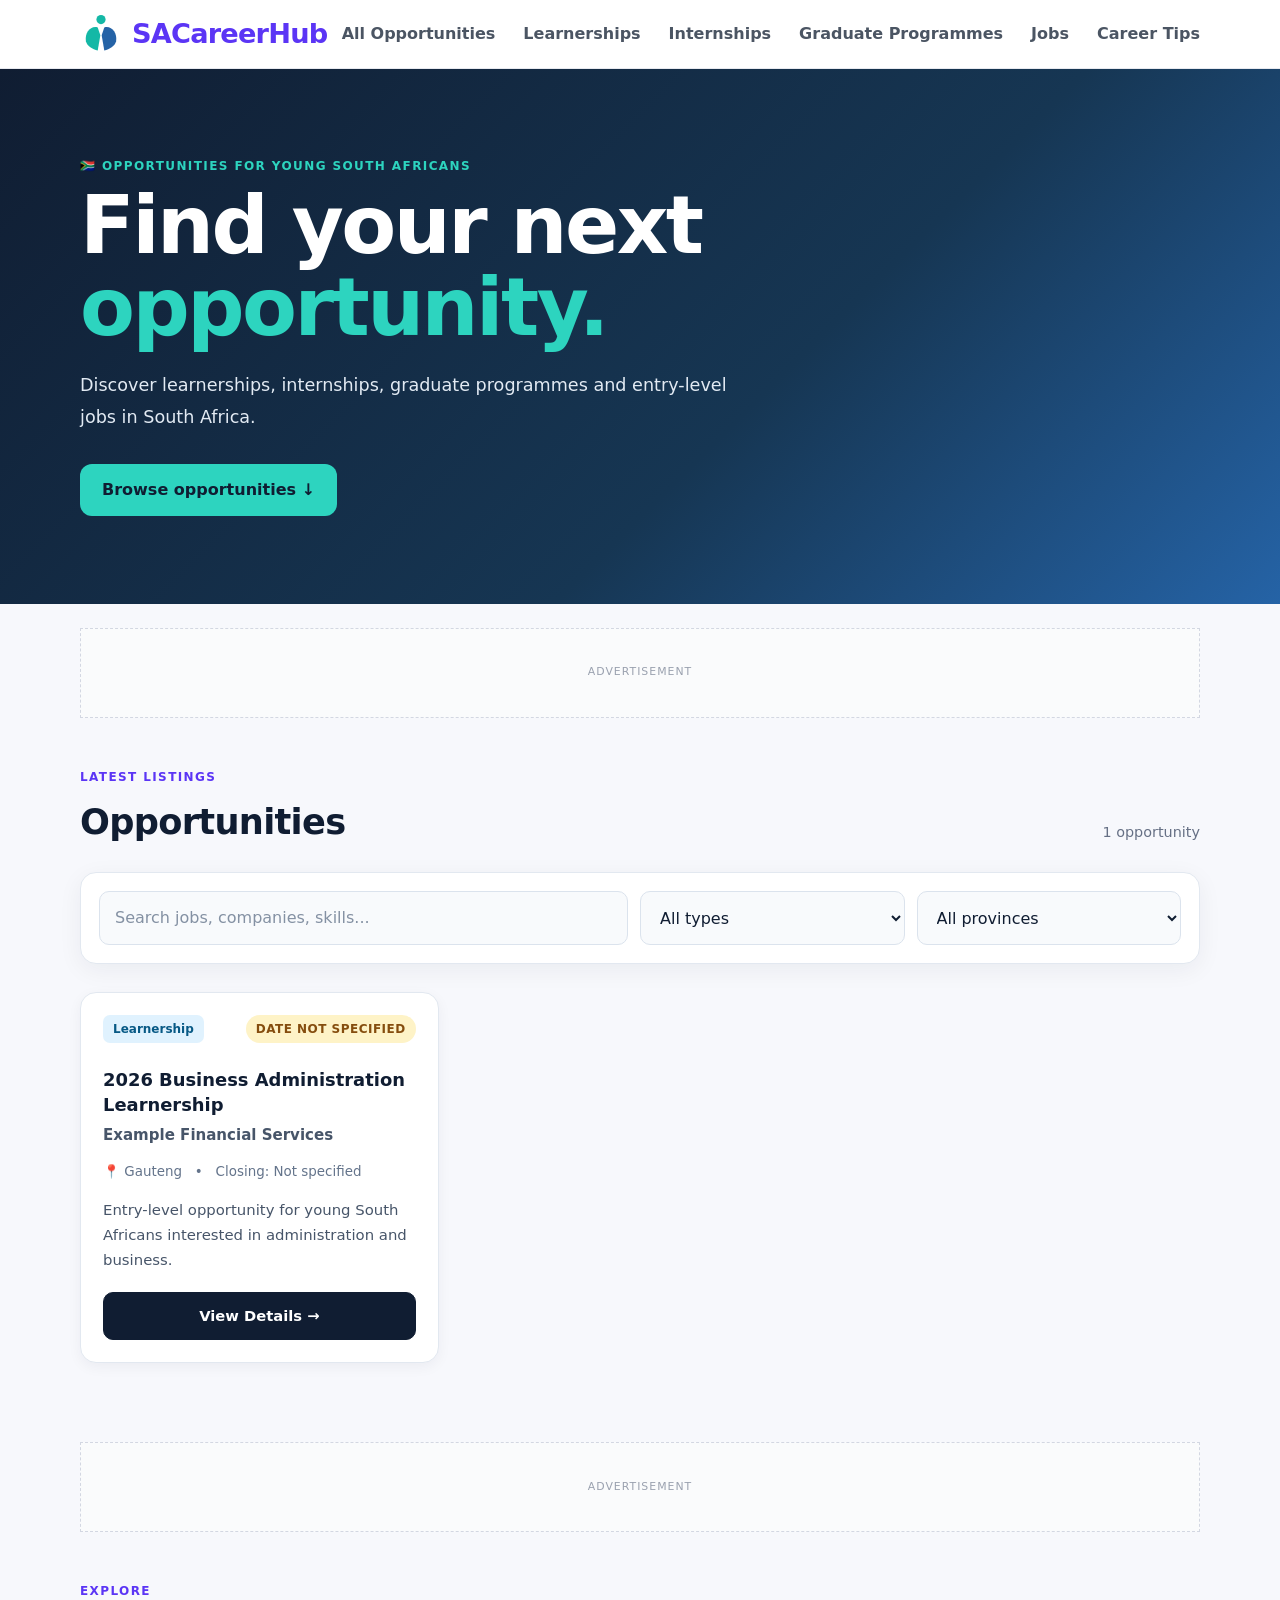
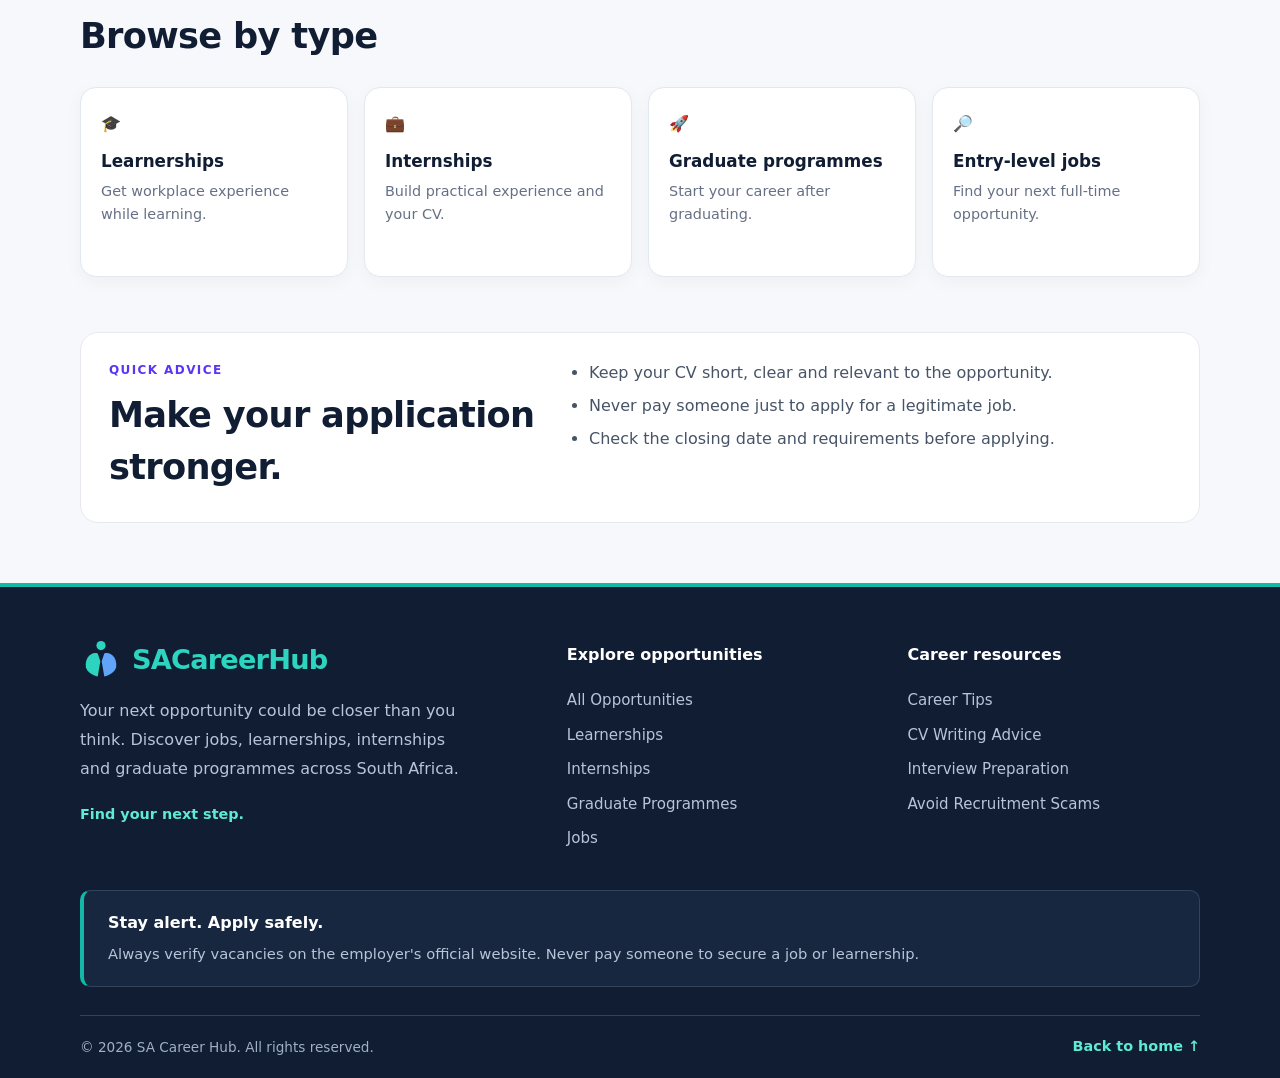
==== index.html @ 0796a943 "Initial SACareerHub website" ====
<!DOCTYPE html>
<html lang="en">
<head>
  <meta charset="UTF-8">
  <meta name="viewport" content="width=device-width, initial-scale=1.0">
  <meta name="description" content="Find South African learnerships, internships, graduate programmes and jobs.">
  <title>SA Career Hub | Learnerships, Internships & Jobs</title>
  <link rel="stylesheet" href="style.css">
</head>
<body>
  <div id="site-header"></div>

  <main>
    <section class="hero">
      <div class="container hero-content">
        <div>
          <p class="eyebrow">🇿🇦 Opportunities for young South Africans</p>
          <h1>Find your next <span>opportunity.</span></h1>
          <p class="hero-text">Discover learnerships, internships, graduate programmes and entry-level jobs in South Africa.</p>
          <a class="primary-btn" href="#opportunities">Browse opportunities ↓</a>
        </div>
      </div>
    </section>

    <!-- AdSense placeholder: replace with your AdSense ad unit later -->
    <div class="container ad-slot">ADVERTISEMENT</div>

    <section class="container search-area" id="opportunities">
      <div class="section-heading">
        <div>
          <p class="eyebrow">Latest listings</p>
          <h2>Opportunities</h2>
        </div>
        <span id="resultCount" class="result-count"></span>
      </div>

      <div class="filters">
        <input id="searchInput" type="search" placeholder="Search jobs, companies, skills..." aria-label="Search opportunities">
        <select id="typeFilter" aria-label="Filter by opportunity type">
          <option value="all">All types</option>
          <option value="Learnership">Learnerships</option>
          <option value="Internship">Internships</option>
          <option value="Graduate">Graduate programmes</option>
          <option value="Job">Jobs</option>
        </select>
        <select id="provinceFilter" aria-label="Filter by province">
          <option value="all">All provinces</option>
          <option value="Gauteng">Gauteng</option>
          <option value="Western Cape">Western Cape</option>
          <option value="KwaZulu-Natal">KwaZulu-Natal</option>
          <option value="Eastern Cape">Eastern Cape</option>
          <option value="Free State">Free State</option>
          <option value="Limpopo">Limpopo</option>
          <option value="Mpumalanga">Mpumalanga</option>
          <option value="North West">North West</option>
          <option value="Northern Cape">Northern Cape</option>
          <option value="Remote">Remote</option>
        </select>
      </div>

      <div id="opportunityGrid" class="opportunity-grid"></div>
      <p id="noResults" class="no-results hidden">No opportunities found. Try another search or filter.</p>
    </section>

    <div class="container ad-slot">ADVERTISEMENT</div>

    <section class="container" id="categories">
      <div class="section-heading">
        <div>
          <p class="eyebrow">Explore</p>
          <h2>Browse by type</h2>
        </div>
      </div>
      <div class="category-grid">
        <button class="category-card" data-type="Learnership">🎓<strong>Learnerships</strong><small>Get workplace experience while learning.</small></button>
        <button class="category-card" data-type="Internship">💼<strong>Internships</strong><small>Build practical experience and your CV.</small></button>
        <button class="category-card" data-type="Graduate">🚀<strong>Graduate programmes</strong><small>Start your career after graduating.</small></button>
        <button class="category-card" data-type="Job">🔎<strong>Entry-level jobs</strong><small>Find your next full-time opportunity.</small></button>
      </div>
    </section>

    <section class="container tips" id="tips">
      <div>
        <p class="eyebrow">Quick advice</p>
        <h2>Make your application stronger.</h2>
      </div>
      <ul>
        <li>Keep your CV short, clear and relevant to the opportunity.</li>
        <li>Never pay someone just to apply for a legitimate job.</li>
        <li>Check the closing date and requirements before applying.</li>
      </ul>
    </section>
  </main>

  <div id="site-footer"></div>

<script src="components.js" defer></script>
<script src="opportunity-utils.js" defer></script>
<script src="script.js" defer></script>
</body>
</html>
---- style.css ----
*{box-sizing:border-box;margin:0;padding:0}
:root{--ink:#111827;--muted:#667085;--bg:#f7f8fc;--card:#fff;--primary:#5b35f5;--primary-dark:#4523d5;--border:#e7e9ef;--green:#087f5b}
html{scroll-behavior:smooth}
body{font-family:Inter,system-ui,-apple-system,BlinkMacSystemFont,"Segoe UI",sans-serif;color:var(--ink);background:var(--bg);line-height:1.5}
a{text-decoration:none;color:inherit}
button,input,select{font:inherit}
.container{width:min(1120px,92%);margin:auto}

/* Header */
.site-header{background:#fff;border-bottom:1px solid var(--border);position:sticky;top:0;z-index:20}
.nav{height:68px;display:flex;align-items:center;justify-content:space-between}
.logo{font-size:1.25rem;font-weight:900;letter-spacing:-.5px}.logo span{color:var(--primary)}
nav{display:flex;gap:28px;color:#4b5563;font-weight:600}
nav a:hover{color:var(--primary)}
.menu-btn{display:none;border:0;background:none;font-size:1.6rem}

/* Hero */
.hero {
  position: relative;
  overflow: hidden;
  background: linear-gradient(135deg, #101d32 0%, #163653 60%, #2563a6 100%);
  color: #ffffff;
  padding: 88px 0;
}

.hero-content {
  display: flex;
  align-items: center;
  min-height: 320px;
}

.eyebrow {
  text-transform: uppercase;
  letter-spacing: 1.4px;
  font-size: 0.75rem;
  font-weight: 800;
  color: var(--primary);
  margin-bottom: 10px;
}

.hero .eyebrow {
  color: #2dd4bf;
}

h1 {
  font-size: clamp(2.4rem, 7vw, 5rem);
  line-height: 1.02;
  letter-spacing: -2.5px;
  max-width: 750px;
}

h1 span {
  color: #2dd4bf;
}

.hero-text {
  font-size: 1.1rem;
  line-height: 1.8;
  color: #e2eaf3;
  max-width: 650px;
  margin: 22px 0 30px;
}

.primary-btn {
  display: inline-block;
  background: #2dd4bf;
  color: #101d32;
  padding: 14px 22px;
  border-radius: 12px;
  font-weight: 800;
  text-decoration: none;
  transition: transform 0.2s ease, background 0.2s ease;
}

.primary-btn:hover {
  background: #5eead4;
  transform: translateY(-2px);
}

.primary-btn:focus-visible {
  outline: 3px solid #ffffff;
  outline-offset: 4px;
}

.ad-slot{min-height:90px;border:1px dashed #d3d7e2;color:#9aa1af;display:flex;align-items:center;justify-content:center;font-size:.68rem;letter-spacing:1px;margin-top:24px;margin-bottom:50px;background:#fafbfc}

/* Search */
section {
  padding-bottom: 55px;
}

.search-area {
  scroll-margin-top: 90px;
}

.section-heading {
  display: flex;
  justify-content: space-between;
  align-items: end;
  gap: 16px;
  margin-bottom: 24px;
}

h2 {
  font-size: clamp(1.6rem, 4vw, 2.2rem);
  letter-spacing: -0.7px;
  color: #101d32;
}

.result-count {
  color: var(--muted);
  font-size: 0.9rem;
  padding-bottom: 5px;
}

.filters {
  display: grid;
  grid-template-columns: 2fr 1fr 1fr;
  gap: 12px;
  margin-bottom: 28px;
  padding: 18px;
  background: #ffffff;
  border: 1px solid #e2e8f0;
  border-radius: 16px;
  box-shadow: 0 6px 24px rgba(16, 29, 50, 0.06);
}

.filters input,
.filters select {
  width: 100%;
  min-width: 0;
  padding: 14px 15px;
  border: 1px solid #dbe3ed;
  border-radius: 10px;
  background: #f8fafc;
  color: #101d32;
  font: inherit;
  outline: none;
  transition: border-color 0.2s ease, box-shadow 0.2s ease,
    background 0.2s ease;
}

.filters input::placeholder {
  color: #8491a3;
}

.filters input:focus,
.filters select:focus {
  background: #ffffff;
  border-color: #14b8a6;
  box-shadow: 0 0 0 3px rgba(20, 184, 166, 0.15);
}

.filters input:hover,
.filters select:hover {
  border-color: #9ccbc7;
}

/* ========================================
   SACareerHub — opportunity cards
   ======================================== */

.opportunity-grid {
  display: grid;
  grid-template-columns: repeat(3, minmax(0, 1fr));
  gap: 22px;
  align-items: stretch;
}

.opportunity-card {
  background: #ffffff;
  border: 1px solid #e2e8f0;
  border-radius: 16px;
  padding: 22px;
  display: flex;
  flex-direction: column;
  min-width: 0;
  min-height: 280px;
  box-shadow: 0 4px 14px rgba(16, 29, 50, 0.05);
  transition: transform 0.2s ease, box-shadow 0.2s ease,
    border-color 0.2s ease;
}

.opportunity-card:hover {
  transform: translateY(-4px);
  border-color: #99e6dc;
  box-shadow: 0 12px 28px rgba(16, 29, 50, 0.10);
}

.opportunity-card h3 {
  color: #101d32;
  font-size: 1.12rem;
  font-weight: 750;
  line-height: 1.4;
  margin: 10px 0 7px;
}

.opportunity-card .company {
  color: #475569;
  font-size: 0.94rem;
  font-weight: 650;
  margin-bottom: 4px;
}

.opportunity-card .meta {
  color: #64748b;
  font-size: 0.84rem;
  line-height: 1.7;
  margin: 10px 0 14px;
}

.opportunity-card > p:not(.company):not(.meta):not(.closing-notice) {
  color: #475569;
  font-size: 0.93rem;
  line-height: 1.7;
  margin-bottom: 18px;
}

.opportunity-card .badge {
  background: #e0f2fe;
  color: #075985;
  padding: 5px 10px;
  border-radius: 7px;
  font-size: 0.75rem;
  font-weight: 750;
}

.opportunity-card .apply-btn {
  display: inline-flex;
  align-items: center;
  justify-content: center;
  gap: 8px;
  width: 100%;
  margin-top: auto;
  padding: 12px 14px;
  border: 1px solid #101d32;
  border-radius: 10px;
  background: #101d32;
  color: #ffffff;
  font-size: 0.92rem;
  font-weight: 750;
  text-align: center;
  text-decoration: none;
  transition: background 0.2s ease, border-color 0.2s ease;
}

.opportunity-card .apply-btn:hover {
  background: #14b8a6;
  border-color: #14b8a6;
  color: #101d32;
}

.opportunity-card .apply-btn:focus-visible {
  outline: 3px solid #14b8a6;
  outline-offset: 3px;
}

.no-results {
  text-align: center;
  padding: 35px;
  color: #64748b;
}

.hidden {
  display: none;
}

/* Responsive card grid */
@media (max-width: 900px) {
  .opportunity-grid {
    grid-template-columns: repeat(2, minmax(0, 1fr));
    gap: 18px;
  }
}

@media (max-width: 600px) {
  .opportunity-grid {
    grid-template-columns: 1fr;
    gap: 16px;
  }

  .opportunity-card {
    min-height: 0;
    padding: 20px;
  }
}

@media (prefers-reduced-motion: reduce) {
  .opportunity-card,
  .opportunity-card .apply-btn {
    transition: none;
  }

  .opportunity-card:hover {
    transform: none;
  }
}

/* Categories */
.category-grid {
  display: grid;
  grid-template-columns: repeat(4, minmax(0, 1fr));
  gap: 16px;
}

.category-card {
  display: flex;
  flex-direction: column;
  align-items: flex-start;
  min-width: 0;
  min-height: 190px;
  text-align: left;
  border: 1px solid #e2e8f0;
  background: #ffffff;
  border-radius: 16px;
  padding: 24px 20px;
  color: #101d32;
  font: inherit;
  cursor: pointer;
  box-shadow: 0 5px 18px rgba(16, 29, 50, 0.04);
  transition: transform 0.2s ease, border-color 0.2s ease,
    box-shadow 0.2s ease;
}

.category-card:hover {
  border-color: #14b8a6;
  transform: translateY(-4px);
  box-shadow: 0 12px 28px rgba(16, 29, 50, 0.09);
}

.category-card:focus-visible {
  outline: 3px solid #14b8a6;
  outline-offset: 3px;
}

.category-card strong,
.category-card small {
  display: block;
}

.category-card strong {
  margin: 14px 0 7px;
  font-size: 1.05rem;
  line-height: 1.4;
  font-weight: 800;
  color: #101d32;
}

.category-card small {
  color: var(--muted);
  font-size: 0.9rem;
  line-height: 1.6;
}

@media (max-width: 900px) {
  .category-grid {
    grid-template-columns: repeat(2, minmax(0, 1fr));
  }
}

@media (max-width: 480px) {
  .category-grid {
    grid-template-columns: 1fr;
  }

  .category-card {
    min-height: 0;
    padding: 20px;
  }
}

/* Tips */
.tips{background:#fff;border:1px solid var(--border);border-radius:18px;padding:28px;display:grid;grid-template-columns:1fr 1.4fr;gap:30px;margin-bottom:50px}
.tips ul{padding-left:20px;color:#475467}.tips li+li{margin-top:9px}

/* Footer */
footer{background:#111827;color:#bfc5d2;padding:35px 0 20px}
.footer-content{display:flex;justify-content:space-between;gap:30px}
footer .logo{color:#fff}footer p{margin-top:8px}
.footer-content>div:last-child{display:flex;gap:20px}
.footer-content a:hover{color:#fff}
.copyright{text-align:center;border-top:1px solid #293241;margin-top:25px;padding-top:20px;font-size:.78rem}

/* Mobile */
@media(max-width:800px){
  .menu-btn{display:block}
  nav{display:none;position:absolute;left:4%;right:4%;top:68px;background:white;border:1px solid var(--border);border-radius:12px;padding:15px;flex-direction:column;gap:15px;box-shadow:0 10px 25px #0001}
  nav.open{display:flex}
  .hero{padding:55px 0}.hero-content{min-height:300px}
  .filters{grid-template-columns:1fr}
  .opportunity-grid{grid-template-columns:1fr}
  .category-grid{grid-template-columns:1fr 1fr}
  .tips{grid-template-columns:1fr}
  .footer-content{flex-direction:column}
}
@media(max-width:430px){
  .category-grid{grid-template-columns:1fr}
  h1{letter-spacing:-1.5px}
}


/* Career Tips page: keep action buttons clear of surrounding text */
.career-intro .apply-btn,
.career-cta .apply-btn {
  display: inline-flex;
  align-items: center;
  justify-content: center;
  position: static;
  margin-top: 20px;
  line-height: 1.4;
  text-decoration: none;
}

/* Give the introduction and closing section enough breathing room */
.career-intro {
  padding-top: 40px;
  padding-bottom: 40px;
}

.career-cta {
  margin-top: 40px;
  padding: 32px 24px;
  text-align: center;
}

.career-intro > p:not(.eyebrow) {
  margin-bottom: 0;
}

.career-cta > p {
  margin-bottom: 0;
}


/* Opportunity card status badges */
.card-badges {
  display: flex;
  align-items: center;
  justify-content: space-between;
  flex-wrap: wrap;
  gap: 8px;
  margin-bottom: 14px;
}

.status-badge {
  display: inline-block;
  padding: 5px 10px;
  border-radius: 999px;
  font-size: 0.75rem;
  font-weight: 700;
  letter-spacing: 0.04em;
}

.status-open {
  color: #166534;
  background: #dcfce7;
}

.status-closed {
  color: #991b1b;
  background: #fee2e2;
}

.status-unknown {
  color: #854d0e;
  background: #fef3c7;
}

.closing-notice {
  padding: 10px 12px;
  border-left: 3px solid #dc2626;
  background: #fef2f2;
  color: #7f1d1d;
  border-radius: 4px;
  font-size: 0.9rem;
}


/* ========================================
   SA Career Hub — Modern shared footer
   ======================================== */

.site-footer {
  margin-top: 60px;
  padding: 52px 0 0;
  background: #101d32;
  color: #d5deeb;
  border-top: 4px solid #14b8a6;
}

.footer-main {
  display: grid;
  grid-template-columns: 1.5fr 1fr 1fr;
  gap: 48px;
  padding-bottom: 40px;
}

.footer-brand {
  max-width: 390px;
}

.footer-logo {
  display: inline-block;
  margin-bottom: 16px;
  color: #ffffff;
  font-size: 1.7rem;
  font-weight: 800;
  text-decoration: none;
  letter-spacing: -0.5px;
}

.footer-logo span {
  color: #2dd4bf;
}

.footer-brand p {
  color: #b8c5d8;
  line-height: 1.8;
  margin: 0 0 18px;
}

.footer-tagline {
  display: inline-block;
  color: #5eead4;
  font-size: 0.9rem;
  font-weight: 700;
}

.footer-links {
  display: flex;
  flex-direction: column;
  align-items: flex-start;
  gap: 12px;
}

.footer-links h3 {
  margin: 4px 0 10px;
  color: #ffffff;
  font-size: 1rem;
}

.footer-links a {
  color: #b8c5d8;
  text-decoration: none;
  font-size: 0.94rem;
  transition: color 0.2s ease;
}

.footer-links a:hover,
.footer-links a:focus-visible {
  color: #5eead4;
}

.footer-notice {
  padding: 20px 24px;
  border: 1px solid #31435d;
  border-left: 4px solid #14b8a6;
  border-radius: 10px;
  background: #172740;
  margin-bottom: 28px;
}

.footer-notice strong {
  display: block;
  color: #ffffff;
  margin-bottom: 6px;
}

.footer-notice p {
  margin: 0;
  color: #b8c5d8;
  line-height: 1.7;
  font-size: 0.92rem;
}

.footer-bottom {
  display: flex;
  justify-content: space-between;
  align-items: center;
  gap: 16px;
  padding: 20px 0;
  border-top: 1px solid #31435d;
}

.footer-bottom p {
  margin: 0;
  color: #9fb0c7;
  font-size: 0.85rem;
}

.footer-bottom a {
  color: #5eead4;
  text-decoration: none;
  font-size: 0.9rem;
  font-weight: 600;
}

.footer-bottom a:hover {
  color: #ffffff;
}

/* Responsive footer layout */
@media (max-width: 760px) {
  .site-footer {
    margin-top: 40px;
    padding-top: 36px;
  }

  .footer-main {
    grid-template-columns: 1fr 1fr;
    gap: 32px 24px;
  }

  .footer-brand {
    grid-column: 1 / -1;
    max-width: 100%;
  }

  .footer-notice {
    padding: 18px;
  }
}

@media (max-width: 480px) {
  .footer-main {
    grid-template-columns: 1fr;
    gap: 28px;
  }

  .footer-brand {
    grid-column: auto;
  }

  .footer-bottom {
    flex-direction: column;
    align-items: flex-start;
    gap: 10px;
  }
}

/* Consistent SACareerHub branding */

.logo-hub {
  color: #14b8a6;
}

.footer-logo-hub {
  color: #2dd4bf;
}


/* ========================================
   SACareerHub — unified brand identity
   ======================================== */

.logo,
.footer-logo {
  display: inline-flex;
  align-items: center;
  gap: 10px;
  font-family: Inter, "Segoe UI", system-ui, sans-serif;
  font-size: 1.7rem;
  font-weight: 800;
  line-height: 1.1;
  letter-spacing: -0.8px;
  text-decoration: none;
  white-space: nowrap;
}

.logo {
  color: #101d32;
}

.footer-logo {
  color: #ffffff;
  margin-bottom: 16px;
}

.logo-icon {
  display: block;
  width: 42px;
  height: 42px;
  flex-shrink: 0;
}

.logo-text {
  display: inline-block;
  color: inherit;
}

.logo-career {
  color: inherit;
}

.logo-hub {
  color: #14b8a6;
}

.footer-logo .logo-hub {
  color: #2dd4bf;
}

.logo:hover,
.footer-logo:hover {
  text-decoration: none;
}

@media (max-width: 480px) {
  .logo,
  .footer-logo {
    gap: 7px;
    font-size: 1.35rem;
    letter-spacing: -0.5px;
  }

  .logo-icon {
    width: 34px;
    height: 34px;
  }
}

/* Mobile layout safety fixes */
@media (max-width: 800px) {
  .container {
    width: 92%;
    max-width: 100%;
  }

  .nav {
    gap: 12px;
    min-width: 0;
  }

  .logo {
    min-width: 0;
    font-size: 1.15rem;
  }

  .logo-text {
    white-space: nowrap;
  }

  .menu-btn {
    flex-shrink: 0;
    padding: 6px;
  }

  .hero-content,
  .hero-content > div {
    min-width: 0;
    max-width: 100%;
  }

  .hero h1 {
    overflow-wrap: anywhere;
  }

  .hero .eyebrow,
  .hero-text {
    overflow-wrap: anywhere;
  }
}

@media (max-width: 430px) {
  .hero {
    padding: 44px 0;
  }

  .hero-content {
    min-height: 0;
  }

  .hero h1 {
    font-size: clamp(2.2rem, 10vw, 2.8rem);
    letter-spacing: -1.5px;
  }

  .hero-text {
    font-size: 1rem;
    line-height: 1.7;
  }

  .hero .primary-btn {
    max-width: 100%;
    white-space: normal;
    text-align: center;
  }
}
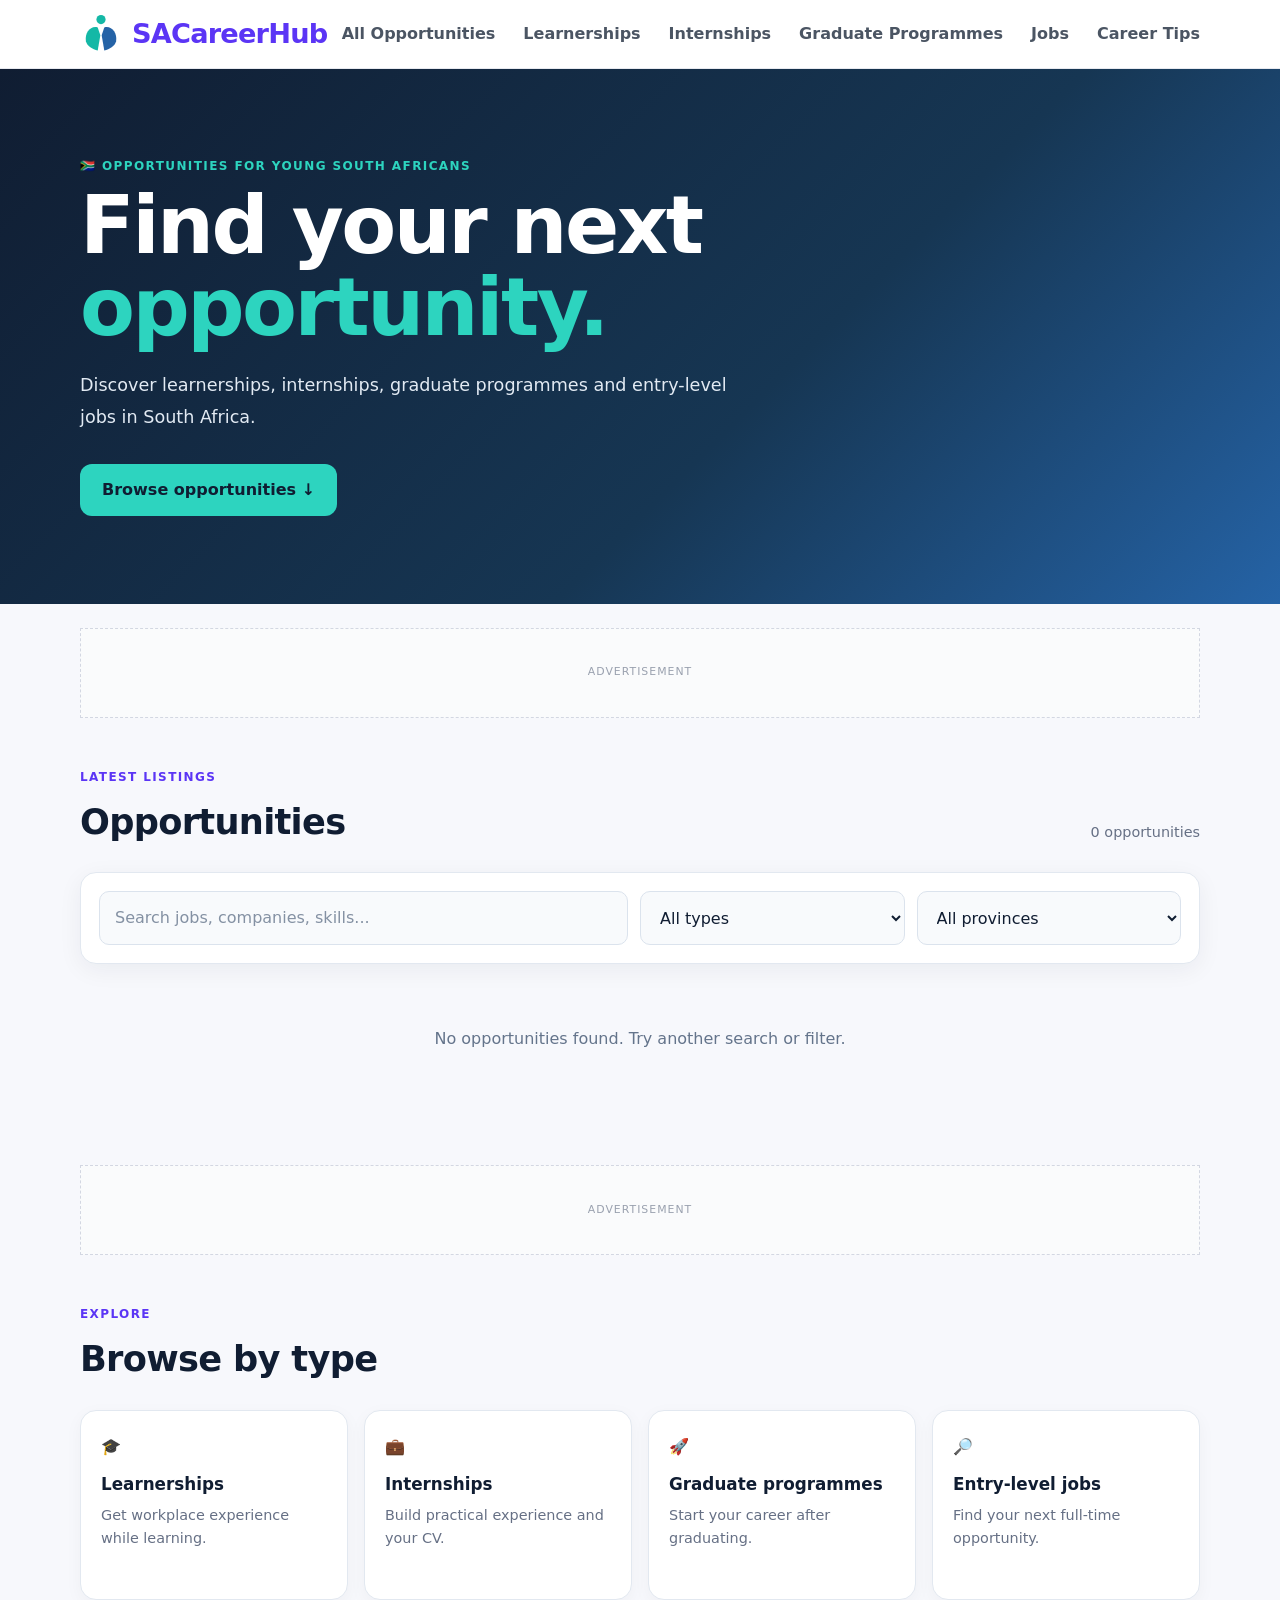
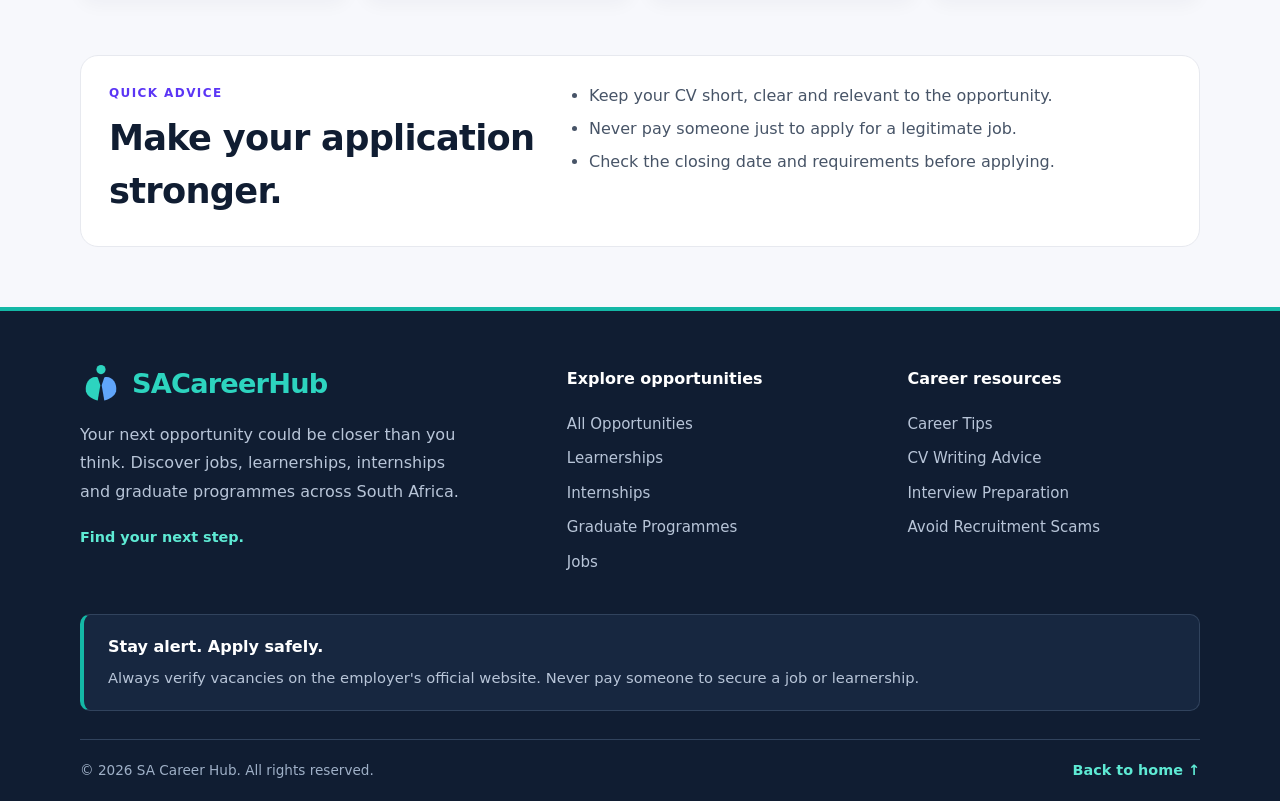
==== commit 6a2bb7a2: "added a favicon site Icon" ====
--- a/index.html
+++ b/index.html
@@ -5,6 +5,9 @@
   <meta name="viewport" content="width=device-width, initial-scale=1.0">
   <meta name="description" content="Find South African learnerships, internships, graduate programmes and jobs.">
   <title>SA Career Hub | Learnerships, Internships & Jobs</title>
+  
+   <!-- Website tab icon -->
+  <link rel="icon" type="image/svg+xml" href="favicon.svg">
   <link rel="stylesheet" href="style.css">
 </head>
 <body>
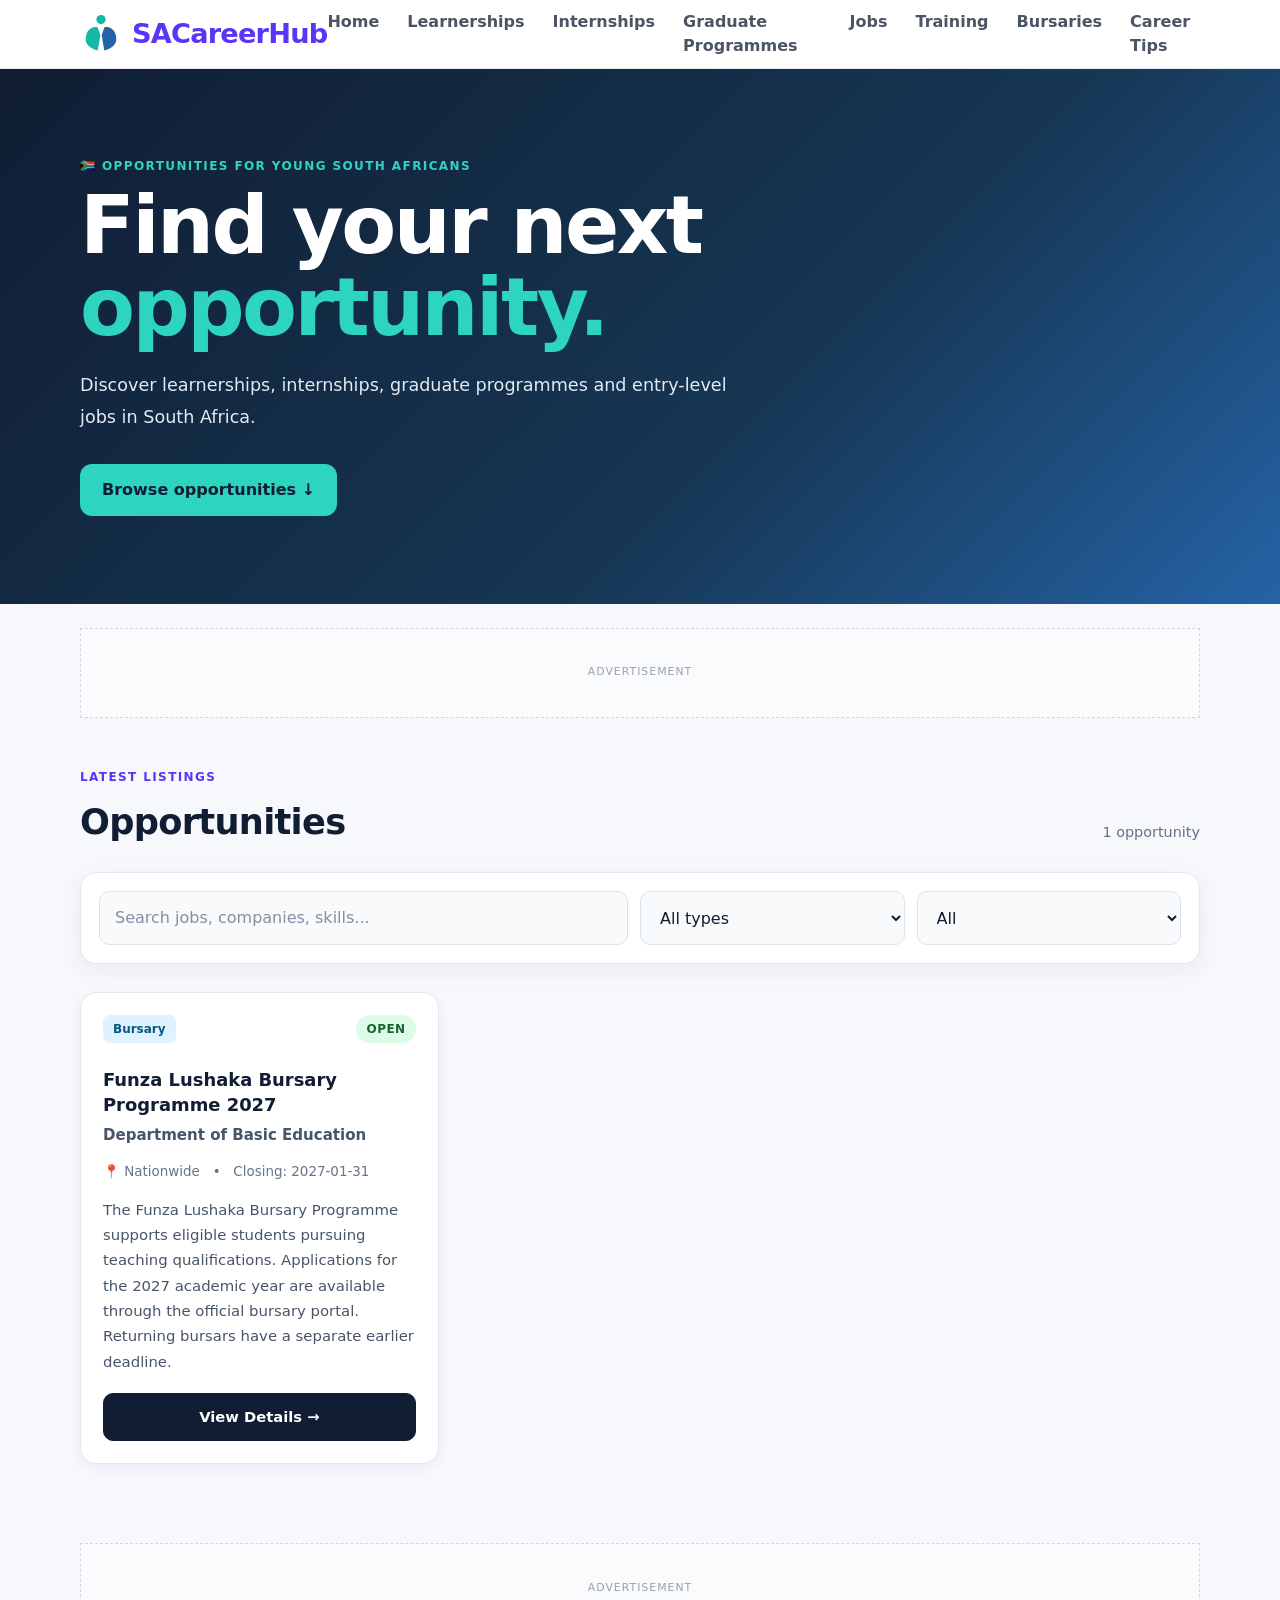
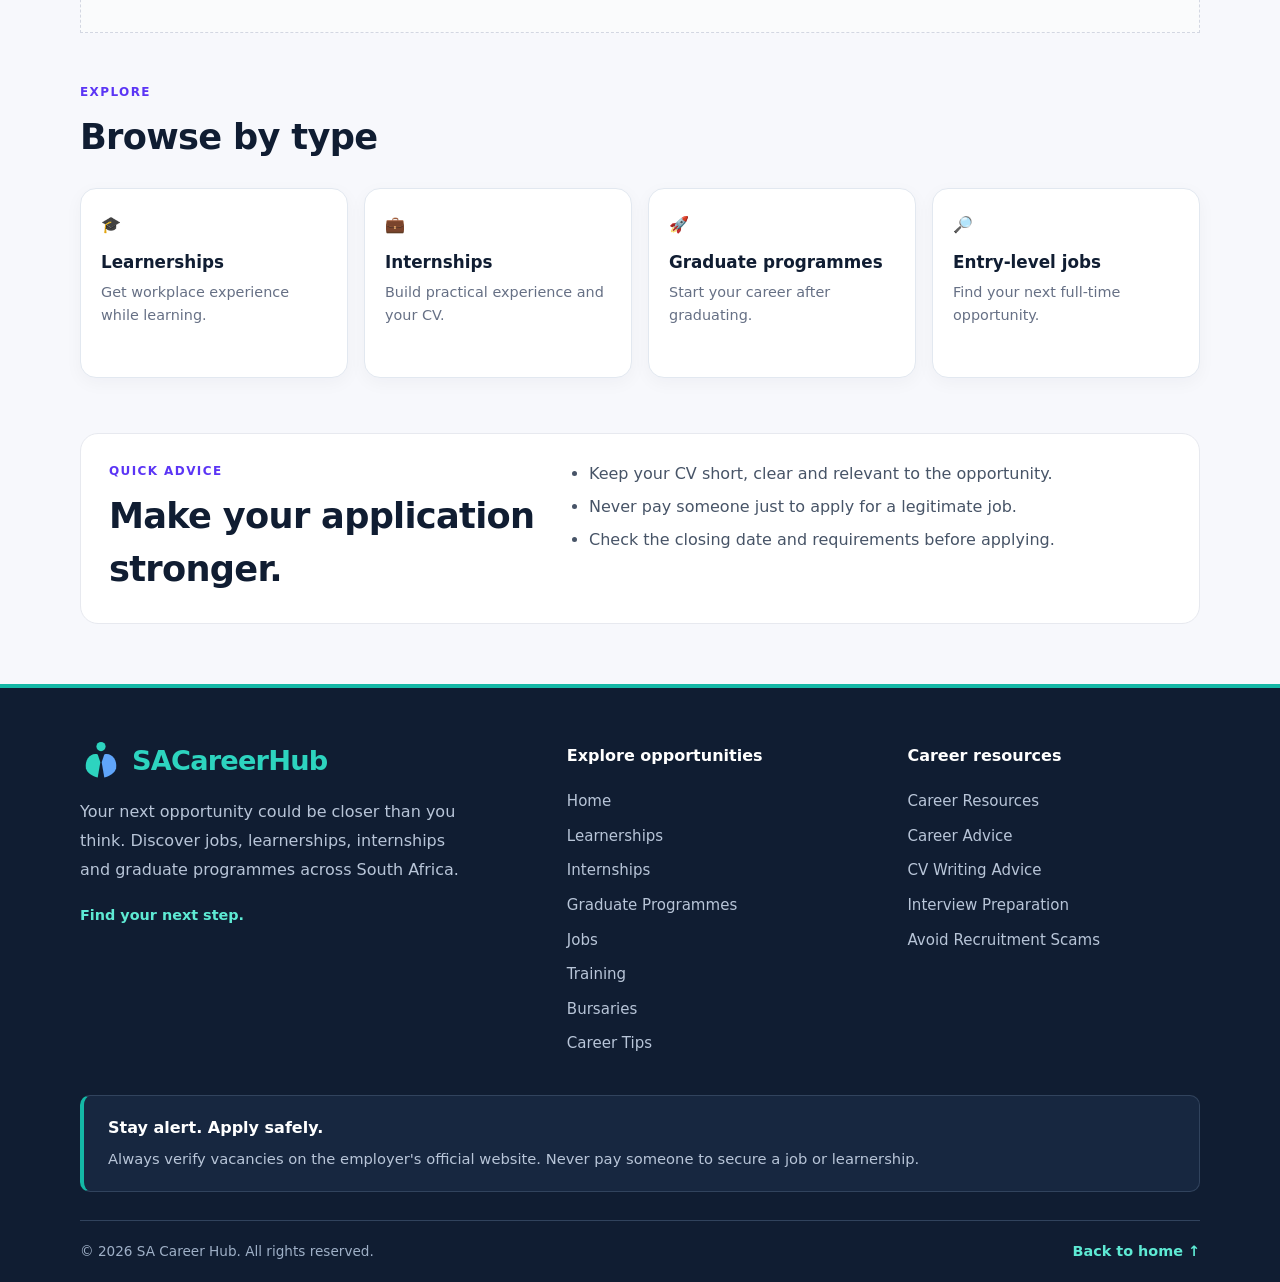
==== commit 79d25622: "added nationwide option" ====
--- a/index.html
+++ b/index.html
@@ -5,7 +5,7 @@
   <meta name="viewport" content="width=device-width, initial-scale=1.0">
   <meta name="description" content="Find South African learnerships, internships, graduate programmes and jobs.">
   <title>SA Career Hub | Learnerships, Internships & Jobs</title>
-  
+
    <!-- Website tab icon -->
   <link rel="icon" type="image/svg+xml" href="favicon.svg">
   <link rel="stylesheet" href="style.css">
@@ -47,7 +47,8 @@
           <option value="Job">Jobs</option>
         </select>
         <select id="provinceFilter" aria-label="Filter by province">
-          <option value="all">All provinces</option>
+          <option value="all">All</option>
+          <option value="Nationwide">Nationwide</option>
           <option value="Gauteng">Gauteng</option>
           <option value="Western Cape">Western Cape</option>
           <option value="KwaZulu-Natal">KwaZulu-Natal</option>
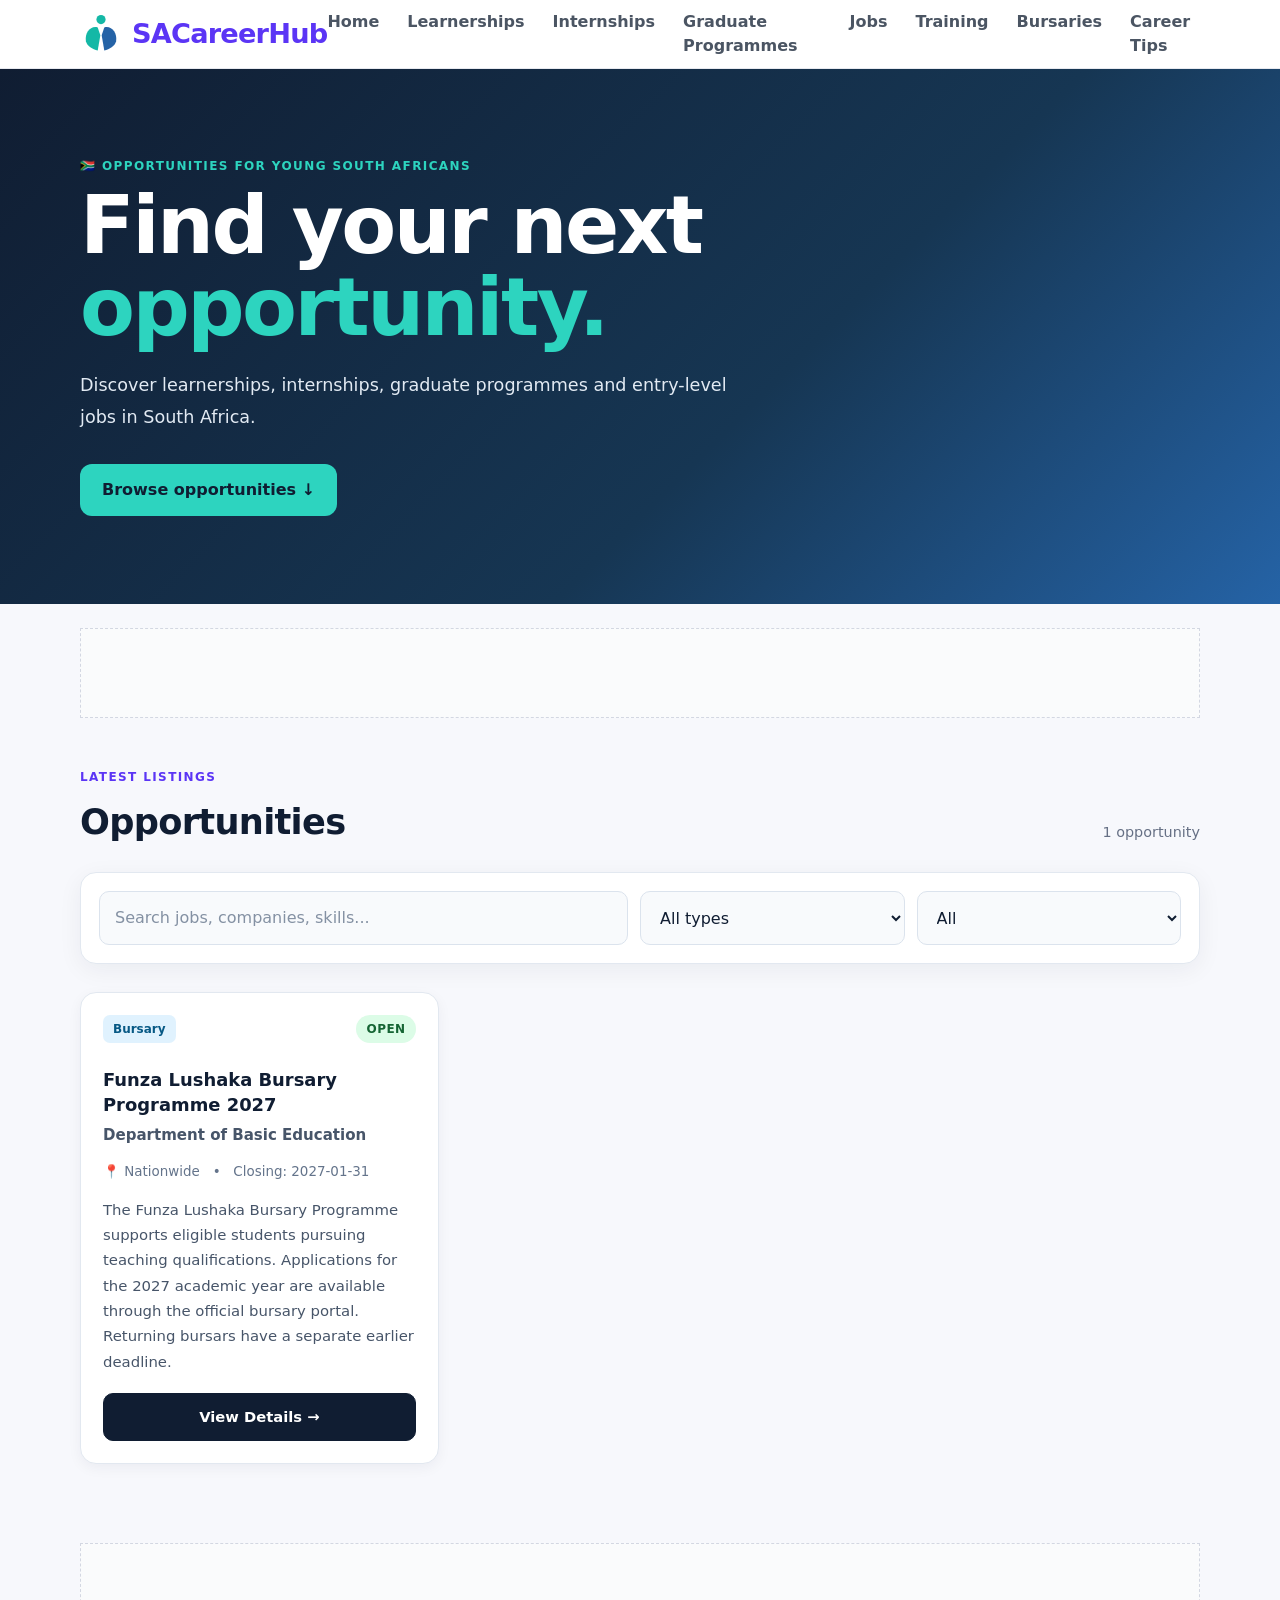
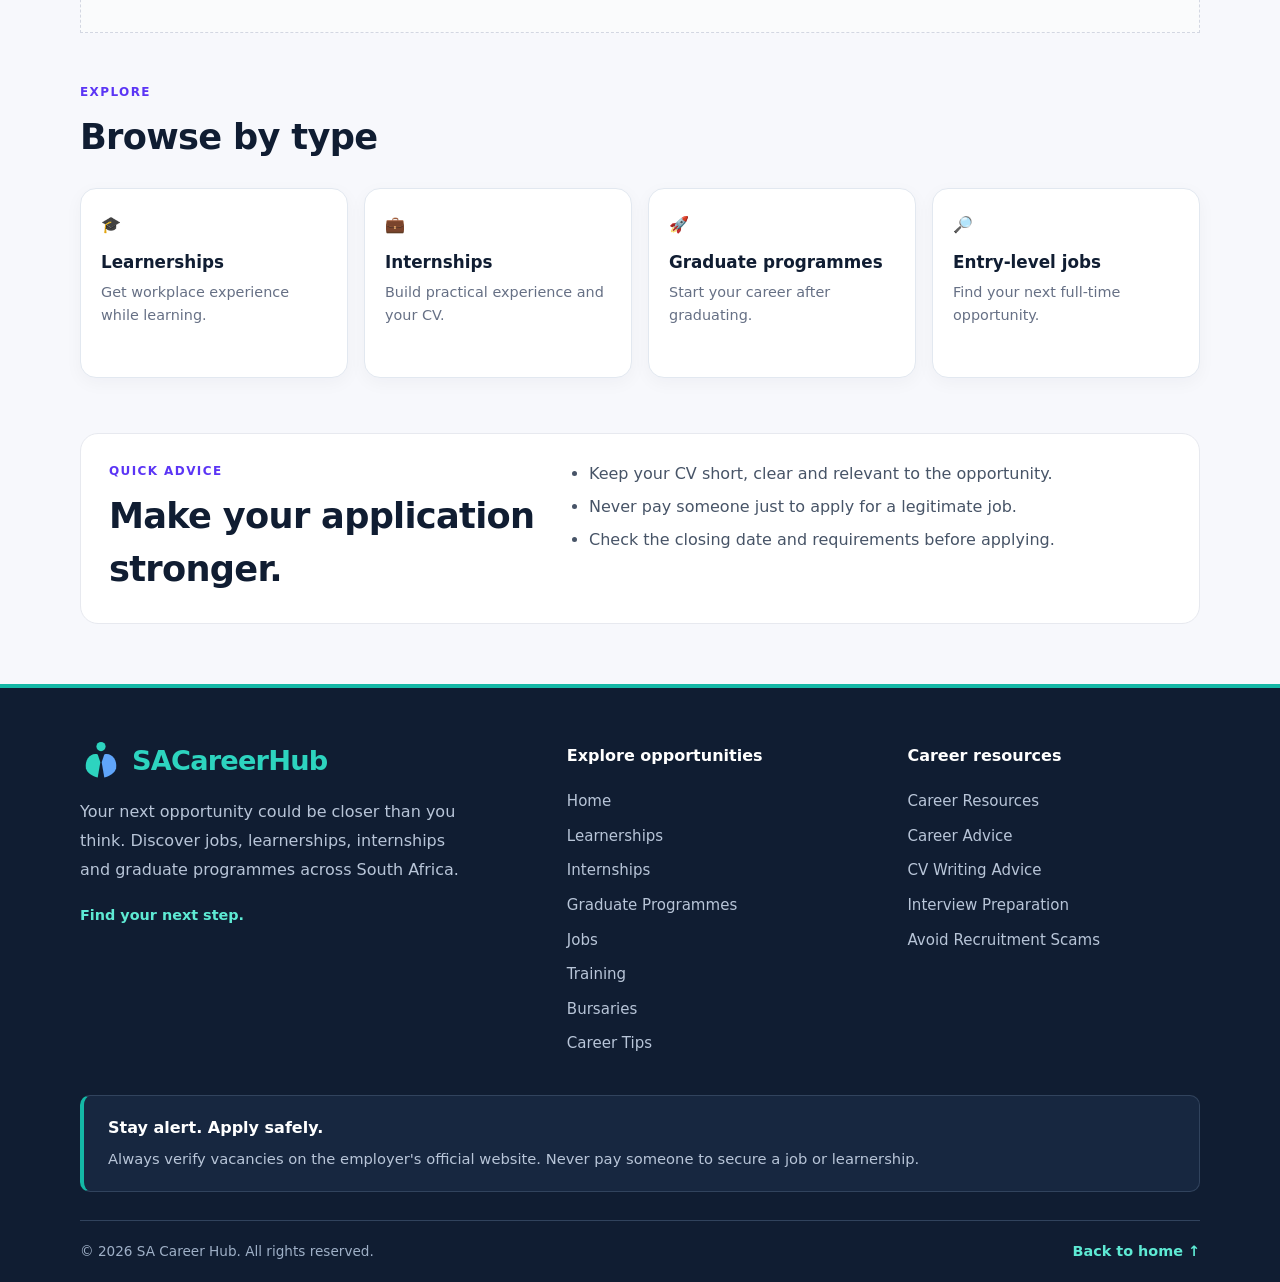
==== commit cb4b4d0b: "added google ads code and tags plus a new README file" ====
--- a/index.html
+++ b/index.html
@@ -5,6 +5,11 @@
   <meta name="viewport" content="width=device-width, initial-scale=1.0">
   <meta name="description" content="Find South African learnerships, internships, graduate programmes and jobs.">
   <title>SA Career Hub | Learnerships, Internships & Jobs</title>
+
+  <!-- Google AdSense account meta tag for ad revenue tracking -->
+  <meta name="google-adsense-account" content="ca-pub-6800037475940294">
+  <script async src="https://pagead2.googlesyndication.com/pagead/js/adsbygoogle.js?client=ca-pub-6800037475940294"
+     crossorigin="anonymous"></script>
 
    <!-- Website tab icon -->
   <link rel="icon" type="image/svg+xml" href="favicon.svg">
@@ -24,9 +29,19 @@
         </div>
       </div>
     </section>
-
-    <!-- AdSense placeholder: replace with your AdSense ad unit later -->
-    <div class="container ad-slot">ADVERTISEMENT</div>
+  
+    <!-- AdSense: Homepage Top -->
+    <div class="container ad-slot">
+      <ins class="adsbygoogle"
+          style="display:block"
+          data-ad-client="ca-pub-6800037475940294"
+          data-ad-slot="1616267670"
+          data-ad-format="auto"
+          data-full-width-responsive="true"></ins>
+      <script>
+        (adsbygoogle = window.adsbygoogle || []).push({});
+      </script>
+    </div>
 
     <section class="container search-area" id="opportunities">
       <div class="section-heading">
@@ -45,6 +60,8 @@
           <option value="Internship">Internships</option>
           <option value="Graduate">Graduate programmes</option>
           <option value="Job">Jobs</option>
+          <option value="Training">Training</option>
+          <option value="Bursary">Bursaries</option>
         </select>
         <select id="provinceFilter" aria-label="Filter by province">
           <option value="all">All</option>
@@ -65,8 +82,19 @@
       <div id="opportunityGrid" class="opportunity-grid"></div>
       <p id="noResults" class="no-results hidden">No opportunities found. Try another search or filter.</p>
     </section>
-
-    <div class="container ad-slot">ADVERTISEMENT</div>
+  
+    <!-- AdSense: Homepage Mid -->
+    <div class="container ad-slot">
+      <ins class="adsbygoogle"
+          style="display:block"
+          data-ad-client="ca-pub-6800037475940294"
+          data-ad-slot="5917465609"
+          data-ad-format="auto"
+          data-full-width-responsive="true"></ins>
+      <script>
+        (adsbygoogle = window.adsbygoogle || []).push({});
+      </script>
+    </div>
 
     <section class="container" id="categories">
       <div class="section-heading">
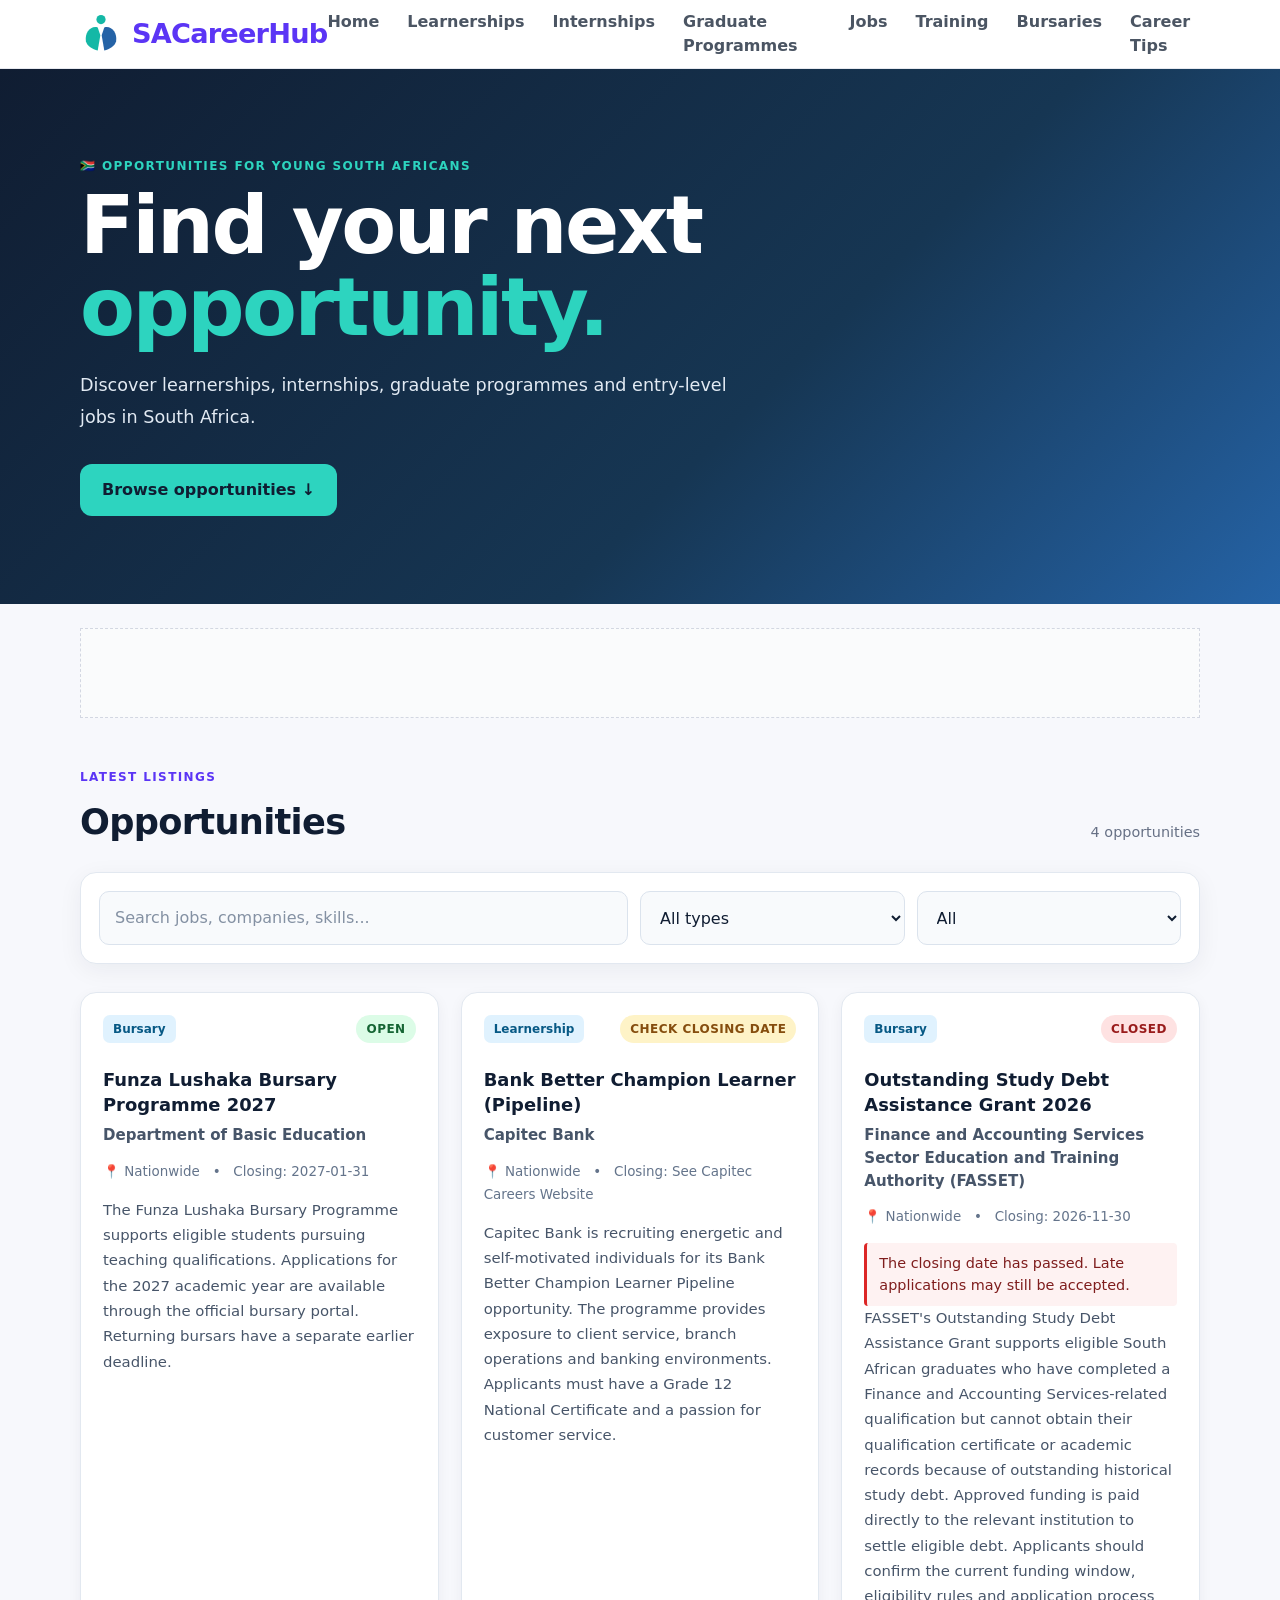
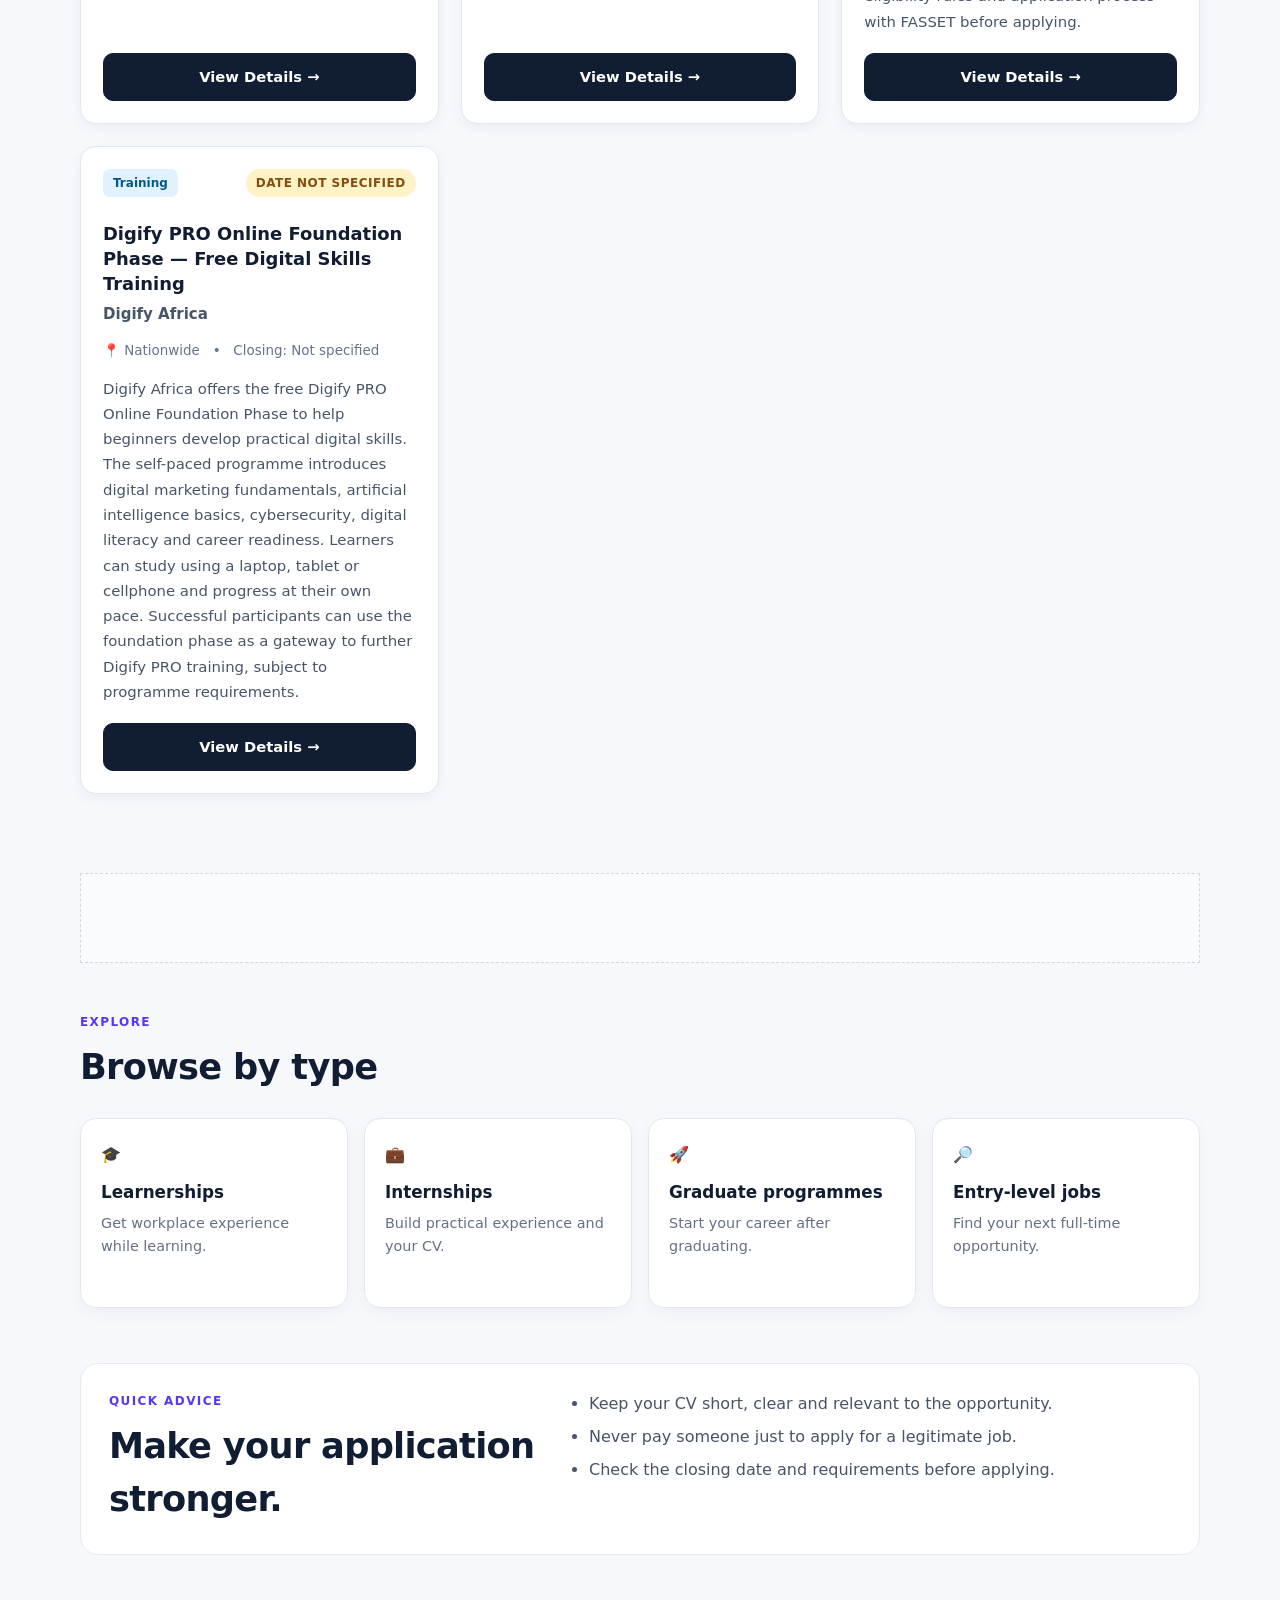
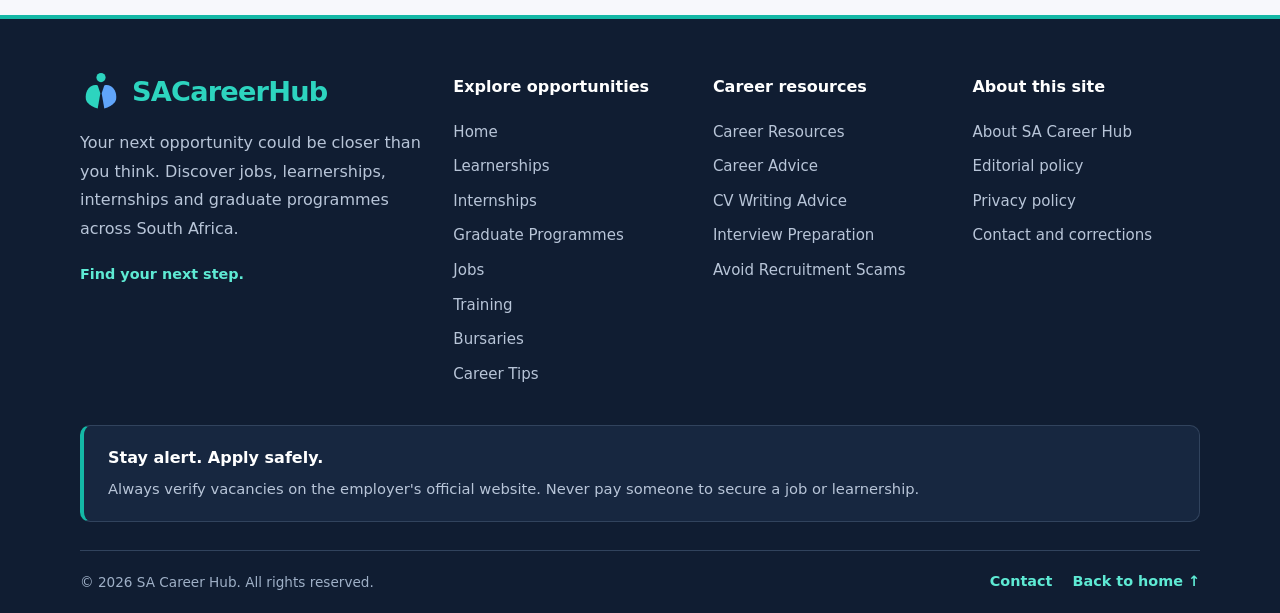
==== commit 9aebaf79: "Add new pages and enhance metadata for SEO; update links and styles" ====
--- a/index.html
+++ b/index.html
@@ -5,6 +5,21 @@
   <meta name="viewport" content="width=device-width, initial-scale=1.0">
   <meta name="description" content="Find South African learnerships, internships, graduate programmes and jobs.">
   <title>SA Career Hub | Learnerships, Internships & Jobs</title>
+  <link rel="canonical" href="https://sacareerhub.pages.dev/">
+  <meta property="og:type" content="website">
+  <meta property="og:site_name" content="SA Career Hub">
+  <meta property="og:title" content="SA Career Hub | Learnerships, Internships & Jobs">
+  <meta property="og:description" content="Find South African learnerships, internships, graduate programmes and jobs.">
+  <meta property="og:url" content="https://sacareerhub.pages.dev/">
+  <script type="application/ld+json">
+    {
+      "@context": "https://schema.org",
+      "@type": "WebSite",
+      "name": "SA Career Hub",
+      "url": "https://sacareerhub.pages.dev/",
+      "description": "South African career opportunities and practical job-search guidance."
+    }
+  </script>
 
   <!-- Google AdSense account meta tag for ad revenue tracking -->
   <meta name="google-adsense-account" content="ca-pub-6800037475940294">
--- a/style.css
+++ b/style.css
@@ -490,8 +490,8 @@
 
 .footer-main {
   display: grid;
-  grid-template-columns: 1.5fr 1fr 1fr;
-  gap: 48px;
+  grid-template-columns: 1.5fr repeat(3, 1fr);
+  gap: 32px;
   padding-bottom: 40px;
 }
 
@@ -597,6 +597,57 @@
 
 .footer-bottom a:hover {
   color: #ffffff;
+}
+
+.footer-bottom-links {
+  display: flex;
+  flex-wrap: wrap;
+  gap: 20px;
+}
+
+.content-page {
+  max-width: 850px;
+  padding-top: 48px;
+  padding-bottom: 24px;
+}
+
+.content-page h1 {
+  margin-bottom: 22px;
+  font-size: clamp(2.1rem, 5vw, 3.25rem);
+}
+
+.content-page h2 {
+  margin: 32px 0 12px;
+  font-size: 1.45rem;
+}
+
+.content-page p,
+.content-page li {
+  color: #475569;
+  line-height: 1.8;
+}
+
+.content-page p + p {
+  margin-top: 14px;
+}
+
+.content-page ul {
+  padding-left: 24px;
+}
+
+.content-page li + li {
+  margin-top: 9px;
+}
+
+.content-page a {
+  color: #2563a6;
+  text-decoration: underline;
+  text-underline-offset: 3px;
+}
+
+.content-page a:focus-visible {
+  outline: 3px solid #14b8a6;
+  outline-offset: 3px;
 }
 
 /* Responsive footer layout */
@@ -786,4 +837,3 @@
     text-align: center;
   }
 }
-
